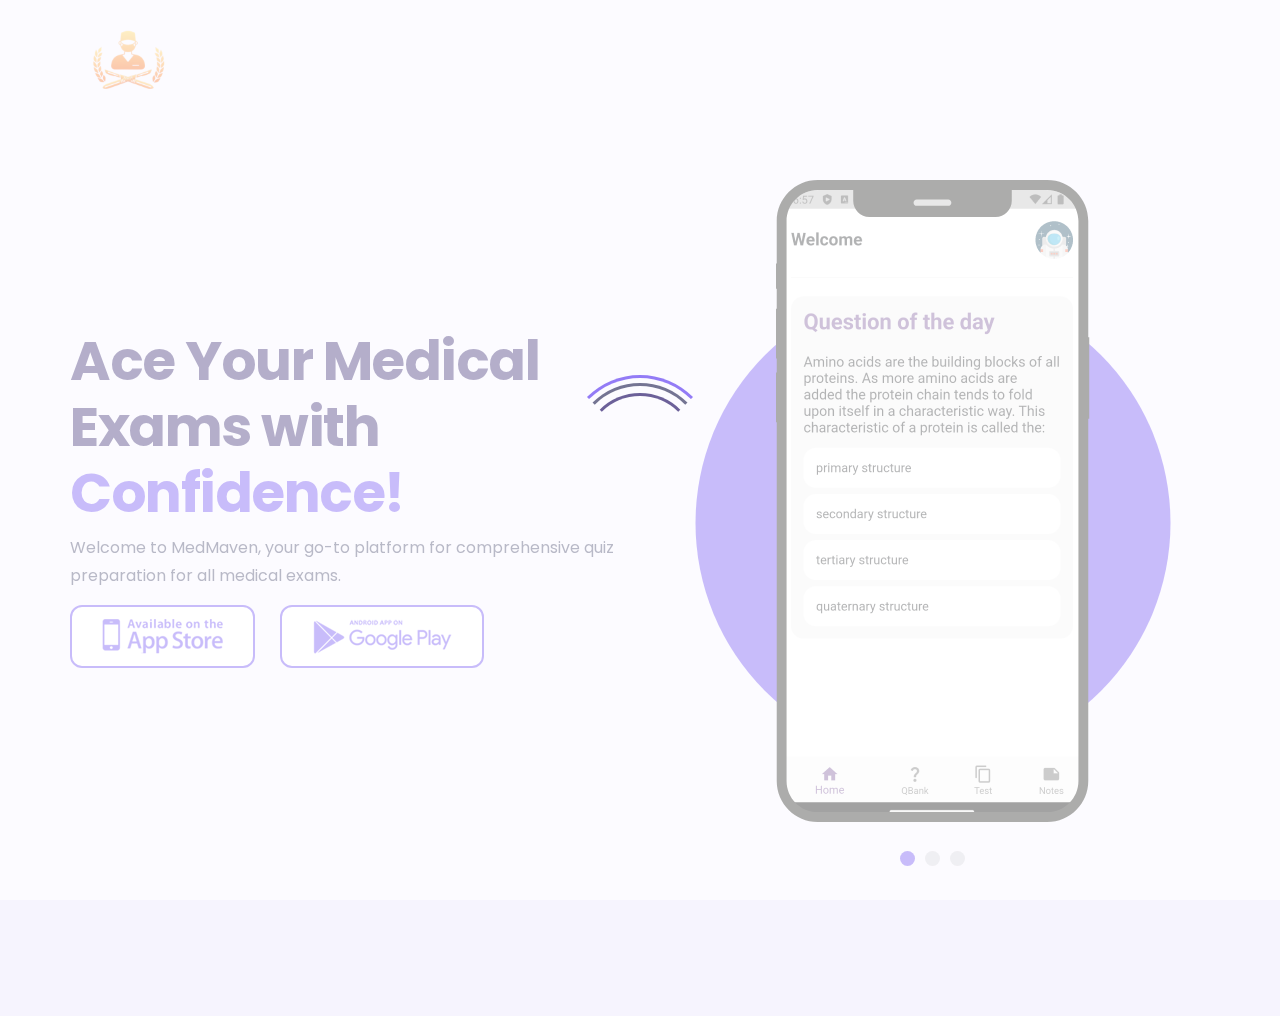
==== index.html @ 71c40b27 "Import project" ====
<!DOCTYPE html><html lang="en"><head>

  <meta charset="UTF-8">
  <meta http-equiv="X-UA-Compatible" content="IE=edge">
  <meta name="viewport" content="width=device-width, initial-scale=1.0">
  <title>MedMaven</title>

  <!-- icofont-css-link -->
  <link rel="stylesheet" href="css/icofont.min.css">
  <!-- Owl-Carosal-Style-link -->
  <link rel="stylesheet" href="css/owl.carousel.min.css">
  <!-- Bootstrap-Style-link -->
  <link rel="stylesheet" href="css/bootstrap.min.css">
  <!-- Aos-Style-link -->
  <link rel="stylesheet" href="css/aos.css">
  <!-- Coustome-Style-link -->									
  <link rel="stylesheet" href="css/style.css">
  <!-- Responsive-Style-link -->
  <link rel="stylesheet" href="css/responsive.css">		
  <!-- Favicon -->						
  <link rel="shortcut icon" href="images/favicon.png" type="image/x-icon">

</head>

<body>

  <!-- Page-wrapper-Start -->
  <div class="page_wrapper">

    <!-- Preloader -->
    <div id="preloader">
      <div id="loader"></div>
    </div>

    <!-- Header Start -->
    <header>
      <!-- container start -->
      <div class="container">
      	<!-- navigation bar -->
        <nav class="navbar navbar-expand-lg">
          <a class="navbar-brand" href="#">
            <img src="images/logo.png" height="84" alt="image">
          </a>
          <button class="navbar-toggler" type="button" data-toggle="collapse" data-target="#navbarSupportedContent" aria-controls="navbarSupportedContent" aria-expanded="false" aria-label="Toggle navigation">
            <span class="navbar-toggler-icon">
              <!-- <i class="icofont-navigation-menu ico_menu"></i> -->
              <div class="toggle-wrap">
                <span class="toggle-bar"></span>
              </div>
            </span>
          </button>
        </nav>
        <!-- navigation end -->
      </div>
      <!-- container end -->
    </header>

    <!-- Banner-Section-Start -->
    <section class="banner_section">
      <!-- container start -->
      <div class="container">
      	<!-- vertical animation line -->
        <div class="anim_line">
            <span><img src="images/anim_line.png" alt="anim_line"></span>
            <span><img src="images/anim_line.png" alt="anim_line"></span>
            <span><img src="images/anim_line.png" alt="anim_line"></span>
            <span><img src="images/anim_line.png" alt="anim_line"></span>
            <span><img src="images/anim_line.png" alt="anim_line"></span>
            <span><img src="images/anim_line.png" alt="anim_line"></span>
            <span><img src="images/anim_line.png" alt="anim_line"></span>
            <span><img src="images/anim_line.png" alt="anim_line"></span>
            <span><img src="images/anim_line.png" alt="anim_line"></span>
        </div>
        <!-- row start -->
        <div class="row">
          <div class="col-lg-6 col-md-12" data-aos="fade-right" data-aos-duration="1500">
          	<!-- banner text -->
            <div class="banner_text">
              <!-- h1 -->
              <h1>Ace Your Medical Exams with <span>Confidence!</span></h1>
              <!-- p -->
              <p>Welcome to MedMaven, your go-to platform for comprehensive quiz preparation for all medical exams.
              </p>
            </div>
            <!-- app buttons -->
            <ul class="app_btn">
              <li>
                <a href="#">
                  <img class="blue_img" src="images/appstore_blue.png" alt="image">
                  <img class="white_img" src="images/appstore_white.png" alt="image">
                </a>
              </li>
              <li>
                <a href="#">
                  <img class="blue_img" src="images/googleplay_blue.png" alt="image">
                  <img class="white_img" src="images/googleplay_white.png" alt="image">
                </a>
              </li>
            </ul>

            <!-- users -->
            <!-- <div class="used_app">
              <ul>
                <li><img src="images/used01.png" alt="image"></li>
                <li><img src="images/used02.png" alt="image"></li>
                <li><img src="images/used03.png" alt="image"></li>
                <li><img src="images/used04.png" alt="image"></li>
              </ul>
              <p>12M + <br> used this app</p>
            </div> -->
          </div>

          <!-- banner slides start -->
          <div class="col-lg-6 col-md-12" data-aos="fade-in" data-aos-duration="1500">
            <div class="banner_slider">
              <div id="frmae_slider" class="owl-carousel owl-theme">
                <div class="item">
                  <div class="slider_img">
                    <img src="images/screen.png" alt="image">
                  </div>
                </div>
                <div class="item">
                  <div class="slider_img">
                    <img src="images/screen1.png" alt="image">
                  </div>
                </div>
                <div class="item">
                  <div class="slider_img">
                    <img src="images/screen2.png" alt="image">
                  </div>
                </div>
              </div>
              <div class="slider_frame">
                <img src="images/mobile_frame_svg.svg" alt="image">
              </div>
            </div>
          </div>
          <!-- banner slides end -->

        </div>
        <!-- row end -->
      </div>
      <!-- container end -->
    </section>
    <!-- Banner-Section-end -->

  <div class="purple_backdrop"></div>

  </div>
  <!-- Page-wrapper-End -->

  <!-- Jquery-js-Link -->
  <script src="js/jquery.js"></script>
  <!-- owl-js-Link -->
  <script src="js/owl.carousel.min.js"></script>
  <!-- bootstrap-js-Link -->
  <script src="js/bootstrap.min.js"></script>
  <!-- aos-js-Link -->
  <script src="js/aos.js"></script>
  <!-- main-js-Link -->
  <script src="js/main.js"></script>



</body></html>
---- css/style.css ----
/* --------Font--------------- */
/* poppins-300 - latin */
@font-face {
    font-family: 'Poppins';
    font-style: normal;
    font-weight: 300;
    src: url('../fonts/poppins-v20-latin-300.eot'); /* IE9 Compat Modes */
    src: local(''),
         url('../fonts/poppins-v20-latin-300.eot#iefix') format('embedded-opentype'), /* IE6-IE8 */
         url('../fonts/poppins-v20-latin-300.woff2') format('woff2'), /* Super Modern Browsers */
         url('../fonts/poppins-v20-latin-300.woff') format('woff'), /* Modern Browsers */
         url('../fonts/poppins-v20-latin-300.ttf') format('truetype'), /* Safari, Android, iOS */
         url('../fonts/poppins-v20-latin-300.svg#Poppins') format('svg'); /* Legacy iOS */
  }
  /* poppins-regular - latin */
  @font-face {
    font-family: 'Poppins';
    font-style: normal;
    font-weight: 400;
    src: url('../fonts/poppins-v20-latin-regular.eot'); /* IE9 Compat Modes */
    src: local(''),
         url('../fonts/poppins-v20-latin-regular.eot#iefix') format('embedded-opentype'), /* IE6-IE8 */
         url('../fonts/poppins-v20-latin-regular.woff2') format('woff2'), /* Super Modern Browsers */
         url('../fonts/poppins-v20-latin-regular.woff') format('woff'), /* Modern Browsers */
         url('../fonts/poppins-v20-latin-regular.ttf') format('truetype'), /* Safari, Android, iOS */
         url('../fonts/poppins-v20-latin-regular.svg#Poppins') format('svg'); /* Legacy iOS */
  }
  /* poppins-italic - latin */
  @font-face {
    font-family: 'Poppins';
    font-style: italic;
    font-weight: 400;
    src: url('../fonts/poppins-v20-latin-italic.eot'); /* IE9 Compat Modes */
    src: local(''),
         url('../fonts/poppins-v20-latin-italic.eot#iefix') format('embedded-opentype'), /* IE6-IE8 */
         url('../fonts/poppins-v20-latin-italic.woff2') format('woff2'), /* Super Modern Browsers */
         url('../fonts/poppins-v20-latin-italic.woff') format('woff'), /* Modern Browsers */
         url('../fonts/poppins-v20-latin-italic.ttf') format('truetype'), /* Safari, Android, iOS */
         url('../fonts/poppins-v20-latin-italic.svg#Poppins') format('svg'); /* Legacy iOS */
  }
  /* poppins-500 - latin */
  @font-face {
    font-family: 'Poppins';
    font-style: normal;
    font-weight: 500;
    src: url('../fonts/poppins-v20-latin-500.eot'); /* IE9 Compat Modes */
    src: local(''),
         url('../fonts/poppins-v20-latin-500.eot#iefix') format('embedded-opentype'), /* IE6-IE8 */
         url('../fonts/poppins-v20-latin-500.woff2') format('woff2'), /* Super Modern Browsers */
         url('../fonts/poppins-v20-latin-500.woff') format('woff'), /* Modern Browsers */
         url('../fonts/poppins-v20-latin-500.ttf') format('truetype'), /* Safari, Android, iOS */
         url('../fonts/poppins-v20-latin-500.svg#Poppins') format('svg'); /* Legacy iOS */
  }
  /* poppins-500italic - latin */
  @font-face {
    font-family: 'Poppins';
    font-style: italic;
    font-weight: 500;
    src: url('../fonts/poppins-v20-latin-500italic.eot'); /* IE9 Compat Modes */
    src: local(''),
         url('../fonts/poppins-v20-latin-500italic.eot#iefix') format('embedded-opentype'), /* IE6-IE8 */
         url('../fonts/poppins-v20-latin-500italic.woff2') format('woff2'), /* Super Modern Browsers */
         url('../fonts/poppins-v20-latin-500italic.woff') format('woff'), /* Modern Browsers */
         url('../fonts/poppins-v20-latin-500italic.ttf') format('truetype'), /* Safari, Android, iOS */
         url('../fonts/poppins-v20-latin-500italic.svg#Poppins') format('svg'); /* Legacy iOS */
  }
  /* poppins-600 - latin */
  @font-face {
    font-family: 'Poppins';
    font-style: normal;
    font-weight: 600;
    src: url('../fonts/poppins-v20-latin-600.eot'); /* IE9 Compat Modes */
    src: local(''),
         url('../fonts/poppins-v20-latin-600.eot#iefix') format('embedded-opentype'), /* IE6-IE8 */
         url('../fonts/poppins-v20-latin-600.woff2') format('woff2'), /* Super Modern Browsers */
         url('../fonts/poppins-v20-latin-600.woff') format('woff'), /* Modern Browsers */
         url('../fonts/poppins-v20-latin-600.ttf') format('truetype'), /* Safari, Android, iOS */
         url('../fonts/poppins-v20-latin-600.svg#Poppins') format('svg'); /* Legacy iOS */
  }
  /* poppins-700 - latin */
  @font-face {
    font-family: 'Poppins';
    font-style: normal;
    font-weight: 700;
    src: url('../fonts/poppins-v20-latin-700.eot'); /* IE9 Compat Modes */
    src: local(''),
         url('../fonts/poppins-v20-latin-700.eot#iefix') format('embedded-opentype'), /* IE6-IE8 */
         url('../fonts/poppins-v20-latin-700.woff2') format('woff2'), /* Super Modern Browsers */
         url('../fonts/poppins-v20-latin-700.woff') format('woff'), /* Modern Browsers */
         url('../fonts/poppins-v20-latin-700.ttf') format('truetype'), /* Safari, Android, iOS */
         url('../fonts/poppins-v20-latin-700.svg#Poppins') format('svg'); /* Legacy iOS */
  }
  /* poppins-800 - latin */
  @font-face {
    font-family: 'Poppins';
    font-style: normal;
    font-weight: 800;
    src: url('../fonts/poppins-v20-latin-800.eot'); /* IE9 Compat Modes */
    src: local(''),
         url('../fonts/poppins-v20-latin-800.eot#iefix') format('embedded-opentype'), /* IE6-IE8 */
         url('../fonts/poppins-v20-latin-800.woff2') format('woff2'), /* Super Modern Browsers */
         url('../fonts/poppins-v20-latin-800.woff') format('woff'), /* Modern Browsers */
         url('../fonts/poppins-v20-latin-800.ttf') format('truetype'), /* Safari, Android, iOS */
         url('../fonts/poppins-v20-latin-800.svg#Poppins') format('svg'); /* Legacy iOS */
  }

/* -----------Css-variable------ */

:root {
    --light-purple: #F6F4FE;
    --purple: #6A49F2;
    --bg-purple: #6A49F2;
    --dark-purple: #32236F;
    --body-text-purple: #3E3F66;
    --text-white: #ffffff;
    --bg-white: #ffffff;
    --slider-dots-color: #D4D2DD;
    --light-bg: #DFDAF3;
}



/* ------Common-Css------------- */

html{scroll-behavior:smooth}

body {
    margin: 0;
    padding: 0;
    box-sizing: border-box;
    font-size: 16px;
    line-height: 1.7;
    font-family: 'Poppins', sans-serif;
    color: var(--body-text-purple);
    background-color: var(--light-purple);
}

.page_wrapper {
    width: 100%;
    overflow-x: hidden;
}

a {
    text-decoration: none;
    color: var(--body-text-purple);
}

a:hover {
    text-decoration: none;
    color: var(--body-text-purple);
}

ul,
li {
    padding: 0;
    list-style-type: none;
    margin: 0;
}

button:focus,
.btn.focus,
.btn:focus {
    outline: none;
    box-shadow: none;
}

@media screen and (min-width:1200px) {
    .container {
        max-width: 1170px;
    }
}

.section_title {
    text-align: center;
}

/* section heading h2 */
.section_title h2 {
    font-size: 40px;
    font-weight: 700;
    color: var(--dark-purple);
}

.section_title h2 span {
    color: var(--purple);
}

.row_am {
    padding: 50px 0;
}

/* purple button */
.puprple_btn {
    background-color: var(--purple);
    color: var(--text-white);
    border-radius: 50px;
    padding: 10px 40px;
    position: relative;
    overflow: hidden;
    z-index: 1;
    font-weight: 500;
}

.puprple_btn::before {
    content: "";
    position: absolute;
    left: 0;
    top: 0;
    width: 0%;
    height: 100%;
    background-color: var(--bg-white);
    border-radius: 50px;
    transition: .6s all;
    z-index: -1;
}

.puprple_btn:hover::before {
    width: 100%;
}

.puprple_btn:hover {
    color: var(--purple);
}

/* white button */
.white_btn {
    padding: 10px 45px;
    border: 1px solid var(--purple);
    color: var(--purple);
    border-radius: 50px;
    background-color: var(--bg-white);
    font-weight: 700;
    position: relative;
    z-index: 1;
    overflow: hidden;
    font-weight: 500;
}

.white_btn::before {
    content: "";
    position: absolute;
    left: 0;
    top: 0;
    width: 0%;
    height: 100%;
    background-color: var(--bg-purple);
    border-radius: 50px;
    transition: .6s all;
    z-index: -1;
}

.white_btn:hover::before {
    width: 110%;
}

.white_btn:hover {
    color: var(--text-white);
}

.highlited_block .white_btn:hover {
    border-color: var(--bg-white);
}

/* slider controls */
.owl-carousel .owl-dots {
    display: flex;
    align-items: center;
    justify-content: center;
    position: relative;
    margin-top: 20px;
}

.owl-carousel .owl-dots button {
    display: block;
    width: 15px;
    height: 15px;
    background-color: var(--slider-dots-color);
    border-radius: 15px;
    margin: 0 5px;
}

.owl-carousel .owl-dots button.active {
    background-color: var(--purple);
}

/* -------------Preloader-Css-Start-------------- */

/* Preloader */
#preloader {
    position: fixed;
    top: 0;
    left: 0;
    width: 100%;
    height: 100%;
    background-color: rgba(255, 255, 255, 0.9);
    z-index: 999999;
}

#loader {
    display: block;
    position: relative;
    left: 50%;
    top: 50%;
    width: 150px;
    height: 150px;
    margin: -75px 0 0 -75px;
    border-radius: 50%;
    border: 3px solid transparent;
    border-top-color: var(--bg-purple);
    -webkit-animation: spin 2s linear infinite;
    animation: spin 2s linear infinite;
}

#loader:before {
    content: "";
    position: absolute;
    top: 5px;
    left: 5px;
    right: 5px;
    bottom: 5px;
    border-radius: 50%;
    border: 3px solid transparent;
    border-top-color: var(--body-text-purple);
    -webkit-animation: spin 3s linear infinite;
    animation: spin 3s linear infinite;
}

#loader:after {
    content: "";
    position: absolute;
    top: 15px;
    left: 15px;
    right: 15px;
    bottom: 15px;
    border-radius: 50%;
    border: 3px solid transparent;
    border-top-color: var(--dark-purple);
    -webkit-animation: spin 1.5s linear infinite;
    animation: spin 1.5s linear infinite;
}

@-webkit-keyframes spin {
    0%   {
        -webkit-transform: rotate(0deg);
        -ms-transform: rotate(0deg);
        transform: rotate(0deg);
    }
    100% {
        -webkit-transform: rotate(360deg);
        -ms-transform: rotate(360deg);
        transform: rotate(360deg);
    }
}

@keyframes spin {
    0%   {
        -webkit-transform: rotate(0deg);
        -ms-transform: rotate(0deg);
        transform: rotate(0deg);
    }
    100% {
        -webkit-transform: rotate(360deg);
        -ms-transform: rotate(360deg);
        transform: rotate(360deg);
    }
}


/* navigation toggle menu */
.toggle-wrap {
    padding: 10px;
    position: relative;
    cursor: pointer;
    
    /*disable selection*/
    -webkit-touch-callout: none;
      -webkit-user-select: none;
      -khtml-user-select: none;
      -moz-user-select: none;
      -ms-user-select: none;
      user-select: none;
  }

  .toggle-bar,
  .toggle-bar::before,
  .toggle-bar::after,
  .toggle-wrap.active .toggle-bar,
  .toggle-wrap.active .toggle-bar::before,
  .toggle-wrap.active .toggle-bar::after {
      -webkit-transition: all .2s ease-in-out;
      -moz-transition: all .2s ease-in-out;
      -o-transition: all .2s ease-in-out;
      transition: all .2s ease-in-out;
  }

  .toggle-bar {
      width: 25px;
      margin: 10px 0;
      position: relative;
      border-top: 4px solid var(--body-text-purple);
      display: block;
  }

  .toggle-bar::before,
  .toggle-bar::after {
      content: "";
      display: block;
      background: var(--body-text-purple);
      height: 4px;
      width: 30px;
      position: absolute;
      top: -12px;
      right: 0px;
      -ms-transform: rotate(0deg);
      -webkit-transform: rotate(0deg);
      transform: rotate(0deg);
      -ms-transform-origin: 13%;
      -webkit-transform-origin: 13%;
      transform-origin: 13%;
  }

  .white_header .toggle-bar , 
  .white_header .toggle-bar::before,
  .white_header .toggle-bar::after {
    border-top: 4px solid var(--bg-white);
  }

  .toggle-bar::after {
    top: 4px;
  }

  .toggle-wrap.active .toggle-bar {
    border-top: 6px solid transparent;
  }

  .toggle-wrap.active .toggle-bar::before {
      -ms-transform: rotate(45deg);
      -webkit-transform: rotate(45deg);
      transform: rotate(45deg);
  }

  .toggle-wrap.active .toggle-bar::after {
      -ms-transform: rotate(-45deg);
      -webkit-transform: rotate(-45deg);
      transform: rotate(-45deg);
  }


/* ---------Hero-Slider-Css-Start------------------ */
/* hero slider wraper */
.banner_section {
    margin-top: 70px;
    position: relative;
}

.banner_section .container {
    position: relative;
}

/* wave backgound after banner */
.banner_section::after {
    content: "";
    display: block;
    background-image: url(../images/banner-shape.svg);
    background-size: cover;
    background-repeat: no-repeat;
    width: 100%;
    height: 200px;
    background-position: center;
    margin-top: -50px;
}

.banner_section .row {
    align-items: center;
}

/* hero slider text */
.banner_section .banner_text {
    margin-top: -50px;
}

/* hero slider heading h1 */
.banner_section .banner_text h1 {
    font-size: 55px;
    color: var(--dark-purple);
    letter-spacing: -1.5px;
    font-weight: 700;
}

.banner_section .banner_text h1 span {
    color: var(--purple);
}

/* hero slider button */
.banner_section .app_btn {
    display: flex;
    align-items: center;
}

/* hero slider list */
.banner_section .app_btn li a {
    display: block;
    padding: 12px 30px;
    background-color: var(--bg-white);
    border: 2px solid var(--purple);
    position: relative;
    border-radius: 12px;
    transition: .4s all;
}

.banner_section .app_btn li:last-child {
    margin-left: 25px;
}

.banner_section .app_btn li a img {
    transition: .4s all;
}

.banner_section .app_btn li a .white_img {
    position: absolute;
    left: 50%;
    transform: translateX(-50%);
    opacity: 0;
}

.banner_section .app_btn li a:hover {
    background-color: var(--purple);
}

.banner_section .app_btn li a:hover .blue_img {
    opacity: 0;
}

.banner_section .app_btn li a:hover .white_img {
    opacity: 1;
}

/* hero slider users */
.banner_section .used_app {
    display: flex;
    align-items: center;
    margin-top: 35px;
}

.banner_section .used_app ul {
    display: flex;
    align-items: center;
    margin-right: 10px;
}

.banner_section .used_app ul li:not(:first-child) {
    margin-left: -15px;
}

.banner_section .used_app p {
    font-size: 15px;
    line-height: 19px;
    margin-bottom: 0;
}

/* hero slider images */
.banner_section .banner_slider {
    display: flex;
    position: relative;
}

.banner_section .banner_slider .left_icon {
    position: absolute;
    left: 15px;
    bottom: 70px;
    z-index: 9999;
}

.banner_section .banner_slider .right_icon {
    position: absolute;
    right: 15px;
    top: 70px;
}

/* hero slider mobile frame */
.banner_section .banner_slider .slider_frame {
    position: absolute;
    left: 50%;
    transform: translateX(-50%);
    z-index: 999;
    width: 315px;
}

.banner_section .banner_slider #frmae_slider::before {
    content: "";
    position: absolute;
    left: 5px;
    top: 5px;
    background-color: #fff;
    width: calc(100% - 10px);
    height: 92%;
    border-radius: 39px;
}

.banner_section .banner_slider::before {
    content: "";
    position: absolute;
    left: 50%;
    top: 50%;
    transform: translate(-50%, -50%);
    width: 475px;
    height: 475px;
    border-radius: 100%;
    background-color: var(--purple);
    z-index: -5;
}

.banner_section .banner_slider #frmae_slider {
    width: 305px;
    margin: 0 auto;
}

/* hero slider control dots */
.banner_section .owl-dots {
    margin-top: 40px;
}

.owl-carousel .owl-item img {
    max-width: 100%;
    width: auto;
}


.purple_backdrop {
    content: "";
    position: fixed;
    left: 0;
    top: 0;
    background-color: rgba(50, 35, 111, 0.95);
    width: 100%;
    height: 100%;
    z-index: 99999;
    opacity: 0;
    transition: .4s all;
    pointer-events: none;
}

/* -----------Animation-Css-Start-------------- */

/* animation line wraper */
.anim_line {
    width: 100%;
    height: 100%;
    position: absolute;
    top: 0;
    left: 50%;
    transform: translateX(-50%);
}

.anim_line span {
    position: absolute;
    z-index: 99999;
    top: -275px;
    animation: star_down_one 6s infinite linear;
    opacity: 0;
}

.anim_line.dark_bg {
    max-width: 1170px;
}

.anim_line.dark_bg span {
    transform: rotate(180deg);
}

.anim_line span:first-child {
    left: -17%;
    animation-delay: 3s;
}

.anim_line span:nth-child(2) {
    left: 0%;
    animation-delay: 5s;
}

.anim_line span:nth-child(3) {
    left: 17%;
    animation-delay: 1s;
}

.anim_line span:nth-child(4) {
    left: 34%;
    animation-delay: 4s;
}

.anim_line span:nth-child(5) {
    left: 51%;
    animation-delay: 7s;
}

.anim_line span:nth-child(6) {
    left: 68%;
}

.anim_line span:nth-child(7) {
    left: 85%;
    animation-delay: 3s;
}

.anim_line span:nth-child(8) {
    left: 99%;
    animation-delay: 2s;
}

.anim_line span:nth-child(9) {
    left: 117%;
    animation-delay: 5s;
}

/* footer .top_footer .anim_line span:first-child {
    left: 5%;
}

footer .top_footer .anim_line span:nth-child(2) {
    left: 13%;
} */

@keyframes star_down_one {
    0% {
        opacity: 0;
        top: -250px;
    }

    10% {
        opacity: 1;
    }

    90% {
        opacity: 1;
    }

    100% {
        top: 100%;
        opacity: 0;
    }
}
---- css/responsive.css ----
:root {
    --light-purple: #F6F4FE;
    --purple: #6A49F2;
    --bg-purple: #6A49F2;
    --dark-purple: #32236F;
    --body-text-purple: #3E3F66;
    --text-white: #ffffff;
    --bg-white: #ffffff;
    --slider-dots-color: #D4D2DD;
    --light-bg: #DFDAF3;
}

/* ------Media-Query-Start--------- */
@media screen and (max-width:1600px) {
    
    footer .top_footer.has_bg {background-repeat: repeat-y; background-position: 0 50px;}

    .why_we_section .why_inner {margin: 0 15px;}
    .youtube-video .modal-dialog  {max-width: 1040px !important;}
}


@media screen and (max-width:1300px) {
    
    /* features section */
    .features_section .feature_detail .feature_box {width: 350px;}
    .features_section .feature_detail .left_data {padding-left: 75px;}
    .features_section .feature_detail .right_data {padding-right: 75px;}
}


@media screen and (max-width:1200px) {

    .row_am {padding: 50px 0;}

    /* navigation bar section */
    .navbar-expand-lg .navbar-nav .nav-link {padding: 5px 8px;}
    .navbar-expand-lg .navbar-nav .nav-link.dark_btn {padding: 9px 30px;}
    .navbar-expand-lg .navbar-nav .has_dropdown .drp_btn {right: 5px;}
    .banner_section .banner_slider .right_icon {right: -30px;}

    /* features section */
    .features_section .feature_detail .feature_box {width: 300px;}
    .features_section .feature_detail .left_data {padding-left: 15px;}
    .features_section .feature_detail .right_data {padding-right: 15px;}

    /* about app section */
    .about_app_section .about_text .app_statstic li {width: 210px; padding-left: 20px;}
    .about_app_section .about_text .app_statstic li p:first-child {font-size: 30px;}

    /* modern ui section */
    .modern_ui_section .ui_images::before {width: 475px; height: 475px;}
    .modern_ui_section .ui_images .right_img img:nth-child(1) {margin-left: -60px;}
    .modern_ui_section .ui_images .right_img img:nth-child(2) {margin-left: -140px;}

    /* download app section */
    .free_app_section .container .free_app_inner .free_img img {transform: scale(.8);}
    .free_app_section .container .free_app_inner .free_img img:last-child {margin-left: -120px;}
    .free_app_section .container .free_app_inner .free_img {margin-top: -180px;}

    /* newsletter section */
    .newsletter_box .section_title {width: 60%;}
    .newsletter_box .section_title h2 {font-size: 24px; letter-spacing: 1px;}
    .newsletter_box form .form-group .form-control {width: 250px;}

    .youtube-video .modal-dialog  {max-width: 940px !important;}

    .app_solution_section .app_images ul li:nth-child(2) {width: 45%; left: 0;}
    .app_solution_section .app_images ul li:nth-child(3) {width: 50%; right: 0;}

    .experts_team_section .experts_box .text span {min-height: 50px; display: block; margin-bottom: 10px;}

    .review_list_section .review_box h3 {font-size: 16px;}
    .review_list_section .review_box p {font-size: 14px;}
    .review_list_section .review_box .reviewer .text span {font-size: 14px;}

    .contact_page_section .contact_inner {margin-top: -120px;}
    .contact_page_section .contact_inner .contact_form {width: 520px; padding: 50px 30px;}
    .contact_page_section .contact_inner .contact_info {width: 350px;}
    .contact_page_section .contact_inner .section_title h2 {font-size: 34px;}

    .bred_crumb {min-height: 400px;}
    .bred_crumb::after {background-size: 100%; height: 110px;} 

    .blog_detail_section .blog_inner_pannel {margin-top: -100px; padding: 30px;}


}

@media screen and (max-width:992px) {

    /* navigation section */
    .navbar-toggler-icon {display: flex; align-items: center; color: var(--body-text-purple); justify-content: flex-end;}
    .white_header .toggle-bar {color: var(--text-white);}
    .free_app_section .container .free_app_inner .free_text .section_title h2 , .section_title h2 {font-size: 30px;}
    header.fix_style {padding: 5px 0;}

    .white_header .navbar-collapse {position: absolute; top: 110%; width: 100%;}

    .white_header .navbar-expand-lg .navbar-nav .nav-link, .white_header .navbar-expand-lg .navbar-nav .has_dropdown .drp_btn {color: var(--body-text-purple);}
    .white_header .navbar-expand-lg .navbar-nav .nav-link.dark_btn {background-color: var(--bg-purple); color: var(--text-white);}

    .banner_section {text-align: center;}
    .banner_section .app_btn , .banner_section .used_app {justify-content: center;}

     /* navigation section */
    .navbar-expand-lg .navbar-nav {align-items: flex-start;}
    .navbar-toggler {padding-right: 0; line-height: 1.7;}
    .navbar-expand-lg .navbar-nav {padding: 20px 15px; background-color: var(--bg-white); border-radius: 15px; box-shadow: 0 4px 10px #EDE9FE;}
    .navbar-expand-lg .navbar-nav .nav-link.dark_btn {margin-left: 0; margin-top: 15px;}
    .navbar-expand-lg .navbar-nav .has_dropdown {flex-direction: column; align-items: flex-start; width: 100%; box-shadow: none;}
    .navbar-expand-lg .navbar-nav .has_dropdown:hover {box-shadow: none;}
    .navbar-expand-lg .navbar-nav .has_dropdown .drp_btn {position: absolute; right: 0; padding: 0 10px;}
    .navbar-expand-lg .navbar-nav .has_dropdown .sub_menu {position: relative; opacity: 1; pointer-events: all; top: auto; background-color: transparent; width: 100%; border-bottom: 1px solid #6b49f268; border-radius: 0; width: 100%; min-width: 100%; max-width: 100%; margin-left: 10px; display: none; box-shadow: none; margin-top: 0;}
    .navbar-expand-lg .navbar-nav .has_dropdown .sub_menu ul {padding: 0; margin-top: 0;}
    .navbar-expand-lg .navbar-nav .has_dropdown .sub_menu ul li a {padding: 5px 10px; display: block; padding-left: 0;}
    .navbar-expand-lg .navbar-nav .has_dropdown:hover .sub_menu {margin-top: 0;}

    /* banner section */
    .banner_section .banner_text h1 {font-size: 40px;}
    .banner_section .banner_slider {margin-top: 50px;}
    .banner_section .banner_slider .left_icon {left: 0;}
    .banner_section .banner_slider .right_icon {right: 0;}

    /* features section */
    .features_section .feature_detail .feature_img {width: 275px;}
    .features_section .feature_detail .feature_box .data_block {margin-bottom: 30px;}
    .features_section .feature_detail .feature_box {width: 200px;}

    /* about app section */
    .about_app_section .row {flex-direction: column-reverse;}
    .about_app_section .about_img {justify-content: flex-start; margin-top: 75px; margin-left: 0;}
    .about_app_section .about_img::before {left: 50%;}
    .about_app_section .about_img .screen_img {margin-left: -170px;}
    .about_app_section .about_text .app_statstic {justify-content: flex-start;}
    .about_app_section .about_text .app_statstic li {width: 35%; margin-right: 30px;}
    .about_app_section .about_img::before {left: 35%;}
    
    /* modern ui section */
    .modern_ui_section .ui_images {margin-top: 30px;}
    .modern_ui_section .ui_text {padding-right: 0;}
    .modern_ui_section .ui_images .right_img {display: flex; flex-direction: column; align-items: center;}

    /* how it work section */
    .how_it_works .step_block ul li .step_text, .how_it_works .step_block ul li .step_img {width: 280px;}
    .how_it_works .yt_video .thumbnil a {top: 57%;}
    .how_it_works .yt_video .thumbnil a span {font-size: 20px;}
    
    /* testimonial section */
    #testimonial_slider {max-width: 500px;}

    /* pricing section */
    .pricing_section .pricing_pannel .pricing_block {padding-left: 15px; padding-right: 15px; min-height: 600px; padding-top: 30px;}
    .pricing_section .pricing_pannel .pricing_block .price {font-size: 36px;}
    .pricing_section .pricing_pannel .pricing_block .benifits li p {font-size: 14px;}

    /* interface section */
    .interface_section .screen_slider {min-height: 550px;}

    /* download app section */
    .free_app_section .container .free_app_inner {padding: 20px 15px;}
    .free_app_section .container .free_app_inner .free_img img {transform: scale(.7);}
    .free_app_section .container .free_app_inner .free_img img:last-child {margin-left: -180px;}
    .free_app_section .container .free_app_inner .free_text .app_btn li a {padding: 10px 20px;}

    /* latest story section */
    .latest_story {margin-bottom: 40px;}
    .latest_story .story_box .story_text {padding: 15px;}

    /* newsletter section */
    .newsletter_box {flex-direction: column; padding: 30px 20px;}
    .newsletter_box .section_title , .newsletter_box form {width: 100%; margin: 10px 0; justify-content: center;}
    .newsletter_box form .form-group .form-control {width: 350px;}
    .newsletter_box .section_title h2, .newsletter_box .section_title p {text-align: center;}

    /* footer section */
    footer .top_footer .logo , footer h3 {margin-bottom: 20px;}
    footer .abt_side {margin-bottom: 50px;}
    footer .top_footer .try_out {margin-left: 0;}
    footer .top_footer .col-md-6 {margin-bottom: 15px;}
    footer .top_footer.has_bg {background-position: center;}

    /* Bred Crumb */
    .bred_crumb {min-height: 350px;}
    .bred_crumb .bred_text h1 {font-size: 30px;}
    .bred_crumb::after {background-size: 100%; height: 90px; bottom: -5px;}
    .bred_crumb .bred_text .search_bar form .form-group {height: 50px;}
    .bred_crumb .bred_text .search_bar form .form-group .btn {width: 46px; height: 46px; line-height: 46px;}

    .bred_crumb .banner_shape3 { top: 240px;   animation: mymove 3s infinite; }
    

    .app_solution_section .app_images {margin-top: 30px;}
    .app_solution_section .app_images ul li:nth-child(2) {text-align: right;}
    .app_solution_section .app_text p {padding-right: 0;}
    .app_solution_section .app_text .section_title {text-align: center;}
    .app_solution_section .app_images {margin-top: 70px;}
    .app_solution_section .app_images::before {width: 350px; height: 350px;}

    .why_we_section .why_inner {padding: 35px 0; padding-bottom: 0px;}
    .why_we_section .why_inner .why_box {margin-bottom: 50px; text-align: center;} 
    .why_we_section .why_inner .why_box .icon {margin-bottom: 30px;}
    

    .experts_team_section .experts_box .text span {min-height: auto;}
    .query_inner .white_btn {font-size: 14px;}

    
    .blog_list_main .blog_text {margin-top: 30px;}
    .blog_detail_section .blog_inner_pannel {margin-top: -100px; padding: 30px;}
    .blog_detail_section .blog_inner_pannel .info ul {padding-left: 30px;}
    .comment_section ul li .comment { width: calc(100% - 280px); margin-left: 20px;}
    .blog_detail_section .blog_inner_pannel .quote_block {padding: 55px 30px 35px 30px;}

    .contact_page_section .contact_inner {flex-direction: column; margin-top: 60px;}
    .contact_page_section .contact_inner .contact_form {width: 100%;}
    .contact_page_section .contact_inner .contact_info {width: 100%; margin-top: 50px;}
    

}

@media screen and (max-width:767px) {

    body {font-size: 14px; text-align: center;}
    .row_am {padding: 30px 0;}
    .section_title p br {display: none;}
    .free_app_section .container .free_app_inner .free_text .section_title h2, .section_title h2 {font-size: 24px;}

    /* navbar section */
    .navbar {padding-top: 15px;}
    .navbar-expand-lg .navbar-nav .has_dropdown .sub_menu ul li a {text-align: left; line-height: 1.5; font-size: 14px;}

    /* banner section */
    .banner_section {margin-top: 60px;}
    .banner_section .banner_text h1 {font-size: 30px;}
    .banner_section .app_btn , .banner_section .used_app {justify-content: center;}
    .banner_section .app_btn li:last-child {margin-left: 0;}
    .banner_section .app_btn li {margin: 0 15px;}
    .banner_section .app_btn li a {padding: 10px 20px;}
    .banner_section .app_btn li a img {height: 25px;}
    .banner_section .banner_slider .left_icon {left: -40px;}
    .banner_section .banner_slider .right_icon {right: -40px; z-index: 1000;}
    .banner_section .banner_slider::before {width: 350px; height: 350px;}

    /* trusted logo section */
    .trusted_section .company_logos {padding-top: 0;}
    .trusted_section .company_logos img {max-width: 70%;}

    /* features section */
    .features_section .feature_detail {flex-direction: column-reverse; padding-top: 30px; margin-top: 0;}
    .features_section .feature_detail .feature_img {position: relative; top: auto; left: auto; transform: none; width: 75%; margin: 0 auto;}
    .features_section .feature_detail .feature_box {width: 100%; padding: 0 15px; text-align: center;}
    .features_section .feature_detail .left_data .data_block .icon {margin-right: 0;}
    .features_section .feature_detail .right_data .data_block .icon {margin-left: 0;}
    .features_section .feature_detail .feature_box .data_block {margin-bottom: 0; margin-top: 30px;}

    /* about app section */
    .about_app_section .about_text , .about_app_section .about_text .section_title {text-align: center;}
    .about_app_section .about_text .app_statstic {margin-top: 0; justify-content: space-between;}
    .about_app_section .about_text .app_statstic li {width: 48%; margin-right: 0;}
    .about_app_section .about_text .app_statstic li p:first-child {font-size: 18px;}
    .about_app_section .about_img {margin: 0; margin-top: 50px; justify-content: center;}
    .about_app_section .about_img::before {width: 350px; height: 350px;}

    /* modern ui section */
    .modern_ui_section .ui_images {margin-top: 10px;}
    .modern_ui_section .section_title {text-align: center;}
    .modern_ui_section .design_block li {padding-left: 0; margin-bottom: 30px;}
    .modern_ui_section .design_block li::before {position: relative; left: auto; top: auto; display: inline-block;}

    .modern_ui_section .ui_images img {max-width: 100%;}
    .modern_ui_section .ui_images::before {width: 350px; height: 350px;}
    .modern_ui_section .ui_images .left_img {width: 70%;}
    .modern_ui_section .ui_images .right_img {justify-content: center;}
    .modern_ui_section .ui_images .right_img img:nth-child(1) {top: 0; width: 100px;}
    .modern_ui_section .ui_images .right_img img:nth-child(3) {margin-top: 0;}

    /* how it work section */
    .how_it_works .how_it_inner {padding: 50px 15px;}
    .how_it_works .step_block ul {padding-top: 30px;}
    .how_it_works .step_block ul li , .how_it_works .step_block ul li:nth-child(2) {flex-direction: column; padding-left: 30px;}
    .how_it_works .step_block ul li .step_text h4 {font-size: 18px;}
    .how_it_works .step_block ul li::before {left: 0; transform: none; height: calc(100% + 10px); top: 40px;}
    .how_it_works .step_block ul li:first-child::before {height: calc(100% + 50px);}
    .how_it_works .step_block ul li:first-child::after {left: -5px; transform: none; display: none;}
    .how_it_works .step_block ul li .step_text, .how_it_works .step_block ul li .step_img ,
    .how_it_works .step_block ul li:nth-child(2) .step_text, .how_it_works .step_block ul li:nth-child(2) .step_img {text-align: center;}
    .how_it_works .step_block ul li .step_text, .how_it_works .step_block ul li .step_img {width: 100%;}
    .how_it_works .step_block ul li .step_number {position: absolute; top: -5px; left: -23px; width: 50px; height: 50px;}
    .how_it_works .step_block ul li:last-child::before {opacity: 0;}
    .how_it_works .step_block ul li .step_number h3 {font-size: 15px; margin-bottom: 0; margin-top: -2px;}
    .how_it_works .yt_video {margin-top: -50px;}
    .how_it_works .yt_video .thumbnil {height: 300px; border-radius: 15px;}
    .how_it_works .yt_video .thumbnil img {height: 100%; object-fit: cover; object-position: center; border-radius: 15px;}
    .how_it_works .yt_video .thumbnil a {width: 100%;}
    .how_it_works .yt_video .thumbnil a .play_btn::after {width: 140px; height: 140px;}
    .how_it_works .yt_video .thumbnil a .play_btn::before {width: 120px; height: 120px;}
    .how_it_works .yt_video .thumbnil a .play_btn img {height: auto;}

    /* testimonial section */
    .testimonial_section .testimonial_block {margin: 0;}
    .testimonial_section .testimonial_block .avtar_faces {display: none;}
    .testimonial_section .testimonial_block .testimonial_slide_box {width: 100%;}

    /* pricing section */
    .pricing_section .pricing_pannel .pricing_block {min-height: auto; padding: 30px 15px;}
    .pricing_section .pricing_pannel .pricing_block .icon {margin-bottom: 15px;}
    .pricing_section .contact_text {margin-top: -20px;}

    /* faq section */
    .faq_section .faq_panel .card-header h2 {text-align: left;}
    .faq_section .faq_panel .card-header .btn {font-size: 16px; padding-right: 30px; text-align: left;}
    .faq_section .faq_panel .card-body p {text-align: left;}

    /* interface section */
    .interface_section .screen_slider { /*min-height: 720px;*/}
    .interface_section .owl-item .screen_frame_img img {transform: scale(1);}

    /* download section */
    .free_app_section .container .free_app_inner {padding: 50px 15px; padding-bottom: 0; z-index: 99;}
    .free_app_section .container .free_app_inner .free_img {margin-top: 0; justify-content: center;}
    .free_app_section .container .free_app_inner .free_img img {max-width: 100%;}
    .free_app_section .container .free_app_inner .free_text .section_title {text-align: center;}
    .free_app_section .container .free_app_inner .free_text .app_btn {flex-direction: column;}
    .free_app_section .container .free_app_inner .free_text .app_btn li a {width: 200px; text-align: center;}
    .free_app_section .container .free_app_inner .free_text .app_btn li:last-child {margin-left: 0; margin-top: 15px;}

    /* latest story section */
    .latest_story .story_box {margin-bottom: 30px;}

    /* newsletter section */
    .newsletter_box form {flex-direction: column; align-items: center;}
    .newsletter_box form .form-group {width: 100%;}
    .newsletter_box form .form-group .form-control {width: 100%; margin-bottom: 15px;}
    .newsletter_box .section_title p {font-size: 13px;}

    /* footer section */
    footer .links , footer .abt_side {margin-bottom: 30px;}
    footer .top_footer .social_media {justify-content: center;}
    footer .top_footer .social_media li a {margin: 0 5px;}
    footer .top_footer .try_out {margin-left: 0;}
    footer .app_btn li a {margin: 0 auto;}
    footer .bottom_footer .developer_text {text-align: center; margin-top: 10px;}
    footer .go_top {right: 10px;}
    footer .top_footer .col-md-6 {margin-bottom: 0px;}

    /* animation line section */
    .anim_line , .anim_line.dark_bg {width: 140%;}

    /* latest story section */
    .latest_story .story_box .story_img img {width: 100%;}    

    /* go top button section */
    .go_top {bottom: 30px; z-index: 999;}

    .purple_backdrop {display: none;}


    /* Bread-Crumb */
    .bred_crumb {min-height: 330px;}
    .bred_crumb .bred_text h1 {font-size: 24px;}
    .bred_crumb .bred_text .search_bar form .form-group {height: 50px;}
    .bred_crumb .bred_text .search_bar form .form-group .btn {width: 46px; height: 46px; line-height: 46px;}
    .bred_crumb .bred_text {padding: 0 15px; margin-top: 15px;}
    .bred_crumb::after {background-size: cover; height: 100px;} 



    .blog_list_main .blog_text .section_title , .blog_list_story .story_box {text-align: center;}

    .why_we_section .why_inner {padding-bottom: 10px;}

    .experts_team_section .experts_box {padding: 20px; margin-bottom: 15px;}
    .pagination_block ul li:not(:first-child , :last-child) a {width: 24px; height: 24px; line-height: 24px; margin: 0 3px; font-size: 12px;}

    .blog_detail_bredcrumb.bred_crumb .bred_text {margin-top: -10px;}
    .blog_detail_section .blog_inner_pannel {margin-top: -70px; padding: 25px 20px;}
    .blog_detail_section .blog_inner_pannel .section_title {margin-bottom: 20px;}
    .blog_detail_section .blog_inner_pannel .section_title h2 {font-size: 22px;}
    .blog_detail_section .blog_inner_pannel .info h3 {font-size: 18px;}
    .blog_detail_section .blog_inner_pannel .info ul {text-align: left; padding-left: 0;}
    .blog_detail_section .blog_inner_pannel .two_img {margin-bottom: 0;}
    .blog_detail_section .blog_inner_pannel .two_img img {margin: 10px 0;}
    .blog_detail_section .blog_inner_pannel .quote_block .q_icon {left: 50%; transform: translateX(-50%);}
    .blog_detail_section .blog_inner_pannel .quote_block {padding: 55px 20px 35px 20px;}
    .blog_detail_section .blog_inner_pannel .quote_block h2 {font-size: 18px; line-height: 1.4;}
    .blog_detail_section .blog_inner_pannel .blog_authore {flex-direction: column;}
    .blog_detail_section .blog_inner_pannel .blog_authore .authore_info {margin-bottom: 30px;}
    .blog_detail_section .blog_inner_pannel .blog_authore .authore_info .text h3 {font-size: 18px;}

    .comment_section ul li {flex-direction: column; padding: 20px 0; text-align: left;}
    .comment_section ul li .comment {width: 100%; margin-left: 0;}
    .comment_section ul li .authore_info {width: 100%; margin-bottom: 15px;}
    .comment_section ul li.replay_comment {margin-left: 30px;}
    .comment_section ul li .authore_info .text {width: auto;}

    .comment_form_section form .form-group .form-control {height: 45px; font-size: 14px; margin-bottom: 15px;}


    .signup_form {width: calc(100% - 30px); margin: 0 15px;} 
    .signup_form form {padding: 0 20px;}
    .signup_form form .form-group .form-control {font-size: 14px; height: 50px;}
    .signup_form .or_option .google_btn {min-width: 275px; padding: 12px 10px;}
    .signup_section .back_btn {top: 15px;}
    .signup_section .top_part {padding-top: 35px; padding-bottom: 35px;}

    .review_freeapp {margin: 0 0 40px 0;}
    .review_list_section .review_box .rating ul , 
    .review_list_section .review_box .reviewer {justify-content: flex-start; text-align: center;}
    .review_list_section .review_box .reviewer .text {width: auto; text-align: left;}
    .review_list_section .review_box {text-align: left;}

    .contact_page_section .contact_inner {margin-top: 40px;}
    .contact_page_section .contact_inner .contact_form {padding: 30px 20px;}
    .contact_page_section .contact_inner .section_title h2 {font-size: 24px;}
    .contact_page_section .contact_inner .contact_form form .form-group .form-control {height: 50px; font-size: 14px;}
    .contact_page_section .contact_inner .contact_form form .term_check label {text-align: left; line-height: 1.3;}
    .contact_page_section .contact_inner .contact_form form .term_check {align-items: flex-start;}
    .contact_page_section .contact_inner .contact_info .section_title {text-align: center;}
    .contact_page_section .contact_inner .contact_info .btn {margin-bottom: 30px;}
    .contact_page_section .contact_inner .contact_info .contact_info_list li {flex-direction: column;}
    .contact_page_section .contact_inner .contact_info .contact_info_list li .img {width: 100%; margin: 0;}
    .contact_page_section .contact_inner .contact_info .contact_info_list li .text {width: 100%; margin-top: 10px;}
    
    .map_section {margin: 15px 0;}

}

@media screen and (max-width:640px) {
    .features_section .feature_detail .feature_box { justify-content: center; margin: 0 auto; }
    .bred_crumb .banner_shape1, .banner_shape2, .banner_shape3 {  display: none;}
    .query_section .banner_shape1, .banner_shape2, .banner_shape3 {  display: none;}

}

@media screen and (max-width:479px) {

    /* about app section */
    .about_app_section .about_img::before {left: 49%;}
}
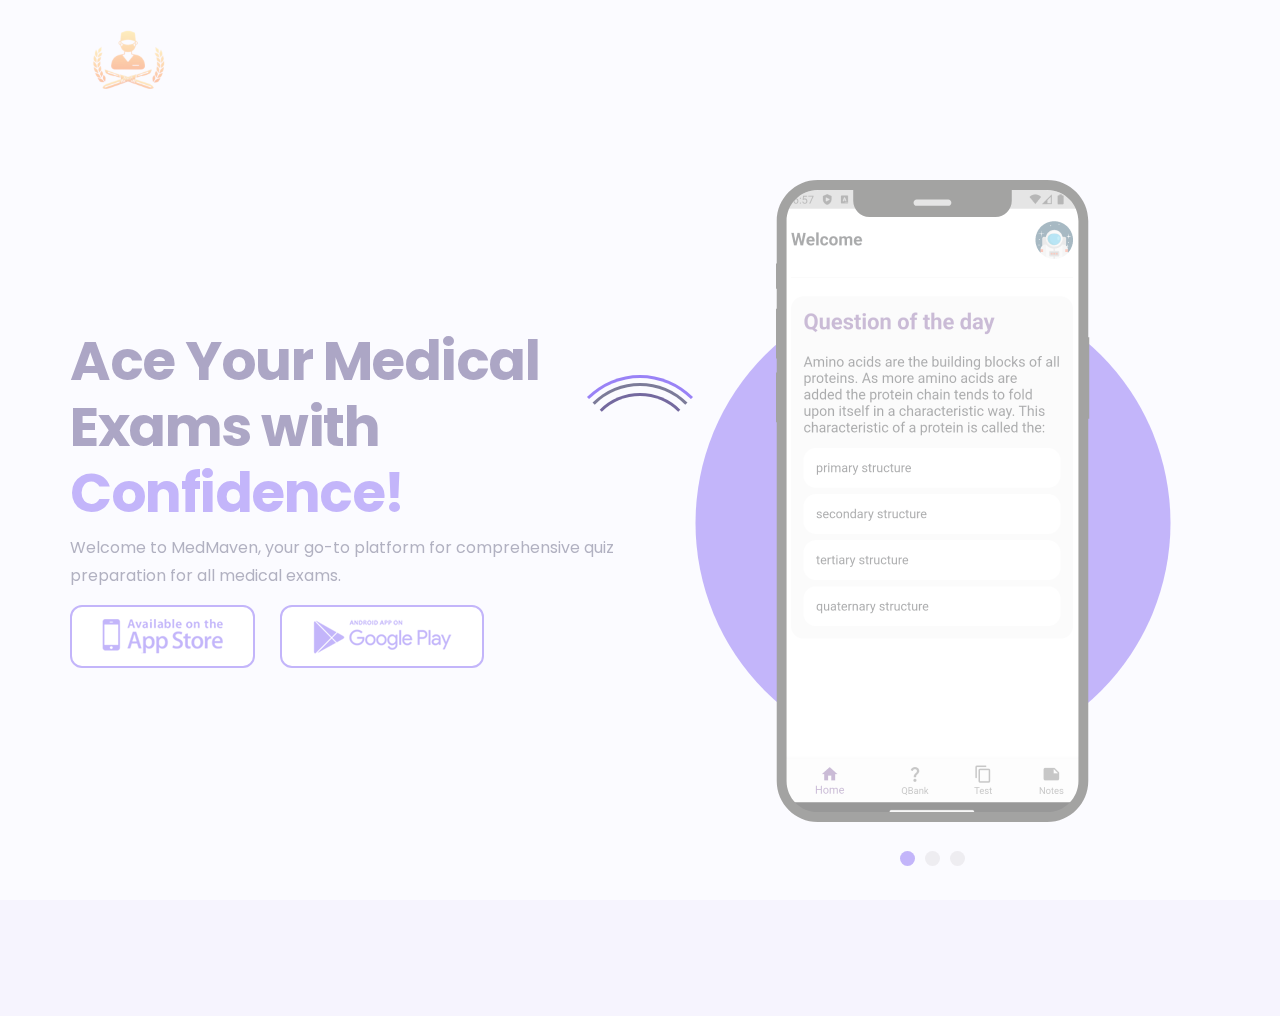
==== commit 58839697: "Add apk to download" ====
--- a/index.html
+++ b/index.html
@@ -85,13 +85,13 @@
             <!-- app buttons -->
             <ul class="app_btn">
               <li>
-                <a href="#">
+                <a href="#" onclick="showComingSoonDialog(); return false;">
                   <img class="blue_img" src="images/appstore_blue.png" alt="image">
                   <img class="white_img" src="images/appstore_white.png" alt="image">
                 </a>
               </li>
               <li>
-                <a href="#">
+                <a href="app/medmaven.apk" download="medmaven.apk">
                   <img class="blue_img" src="images/googleplay_blue.png" alt="image">
                   <img class="white_img" src="images/googleplay_white.png" alt="image">
                 </a>
@@ -109,6 +109,15 @@
               <p>12M + <br> used this app</p>
             </div> -->
           </div>
+
+
+            <!-- Coming Soon Modal -->
+            <div id="comingSoonModal" class="modal" style="display: none;">
+              <div class="modal-content">
+                <span class="close" onclick="closeModal()">&times;</span>
+                <p>Coming Soon!</p>
+              </div>
+            </div>
 
           <!-- banner slides start -->
           <div class="col-lg-6 col-md-12" data-aos="fade-in" data-aos-duration="1500">
--- a/css/style.css
+++ b/css/style.css
@@ -640,6 +640,31 @@
     pointer-events: none;
 }
 
+
+.modal {
+    display: none;
+    position: fixed;
+    z-index: 1;
+    left: 0;
+    top: 0;
+    width: 100%;
+    height: 100%;
+    background-color: rgba(0,0,0,0.5); /* Semi-transparent background */
+  }
+  .modal-content {
+    background-color: #fff;
+    margin: 15% auto;
+    padding: 20px;
+    border-radius: 10px;
+    width: 50%;
+    text-align: center;
+  }
+  .close {
+    float: right;
+    font-size: 28px;
+    cursor: pointer;
+  }
+
 /* -----------Animation-Css-Start-------------- */
 
 /* animation line wraper */
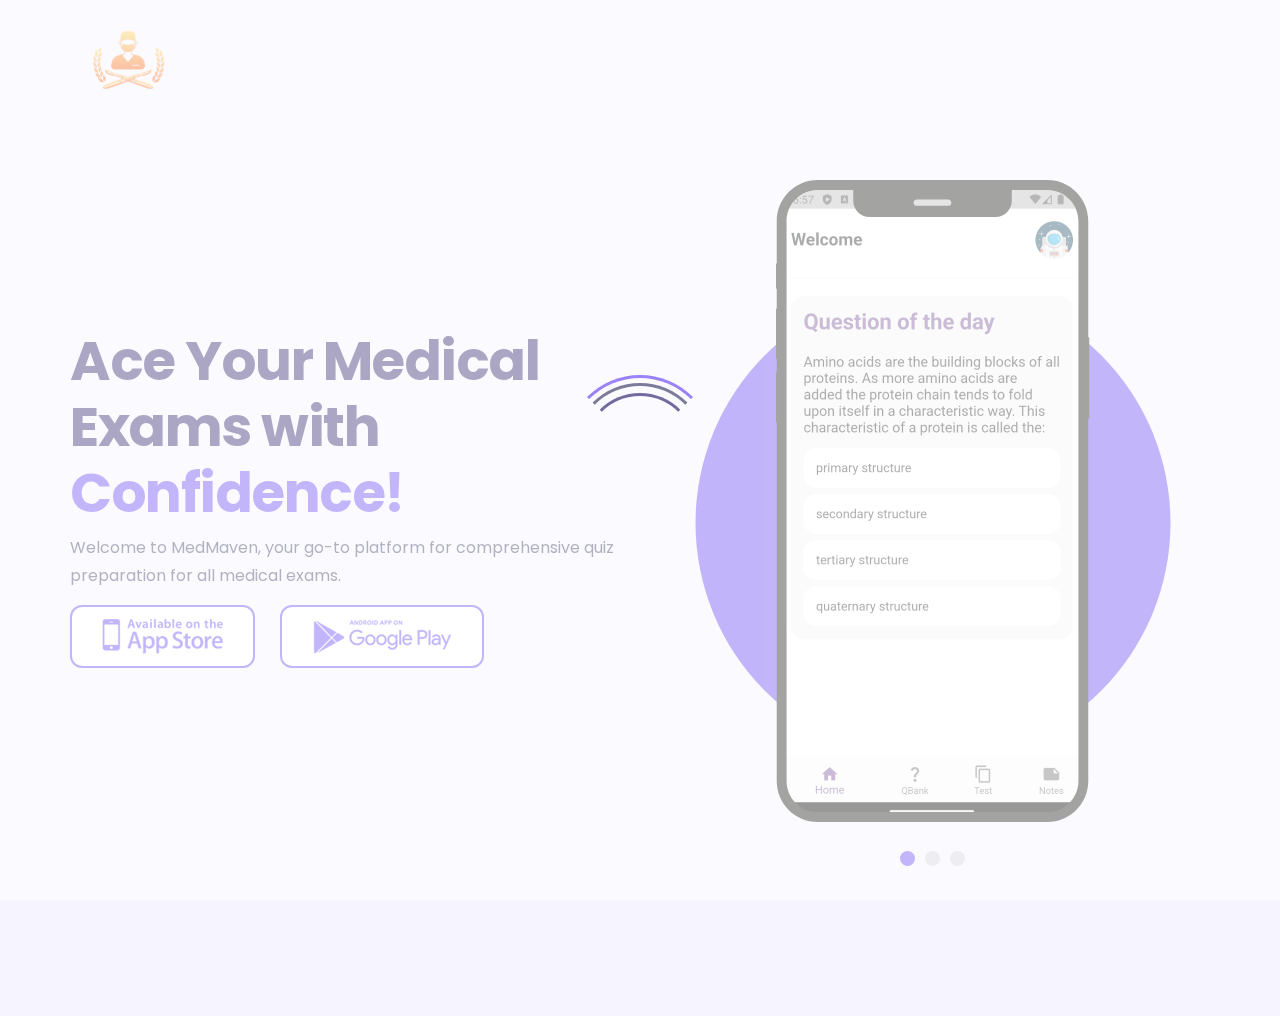
==== commit 9438538b: "change apk dir (x2)" ====
--- a/index.html
+++ b/index.html
@@ -91,7 +91,7 @@
                 </a>
               </li>
               <li>
-                <a href="app/medmaven.apk" download="medmaven.apk">
+                <a href="files/medmaven.apk" download="medmaven.apk">
                   <img class="blue_img" src="images/googleplay_blue.png" alt="image">
                   <img class="white_img" src="images/googleplay_white.png" alt="image">
                 </a>
